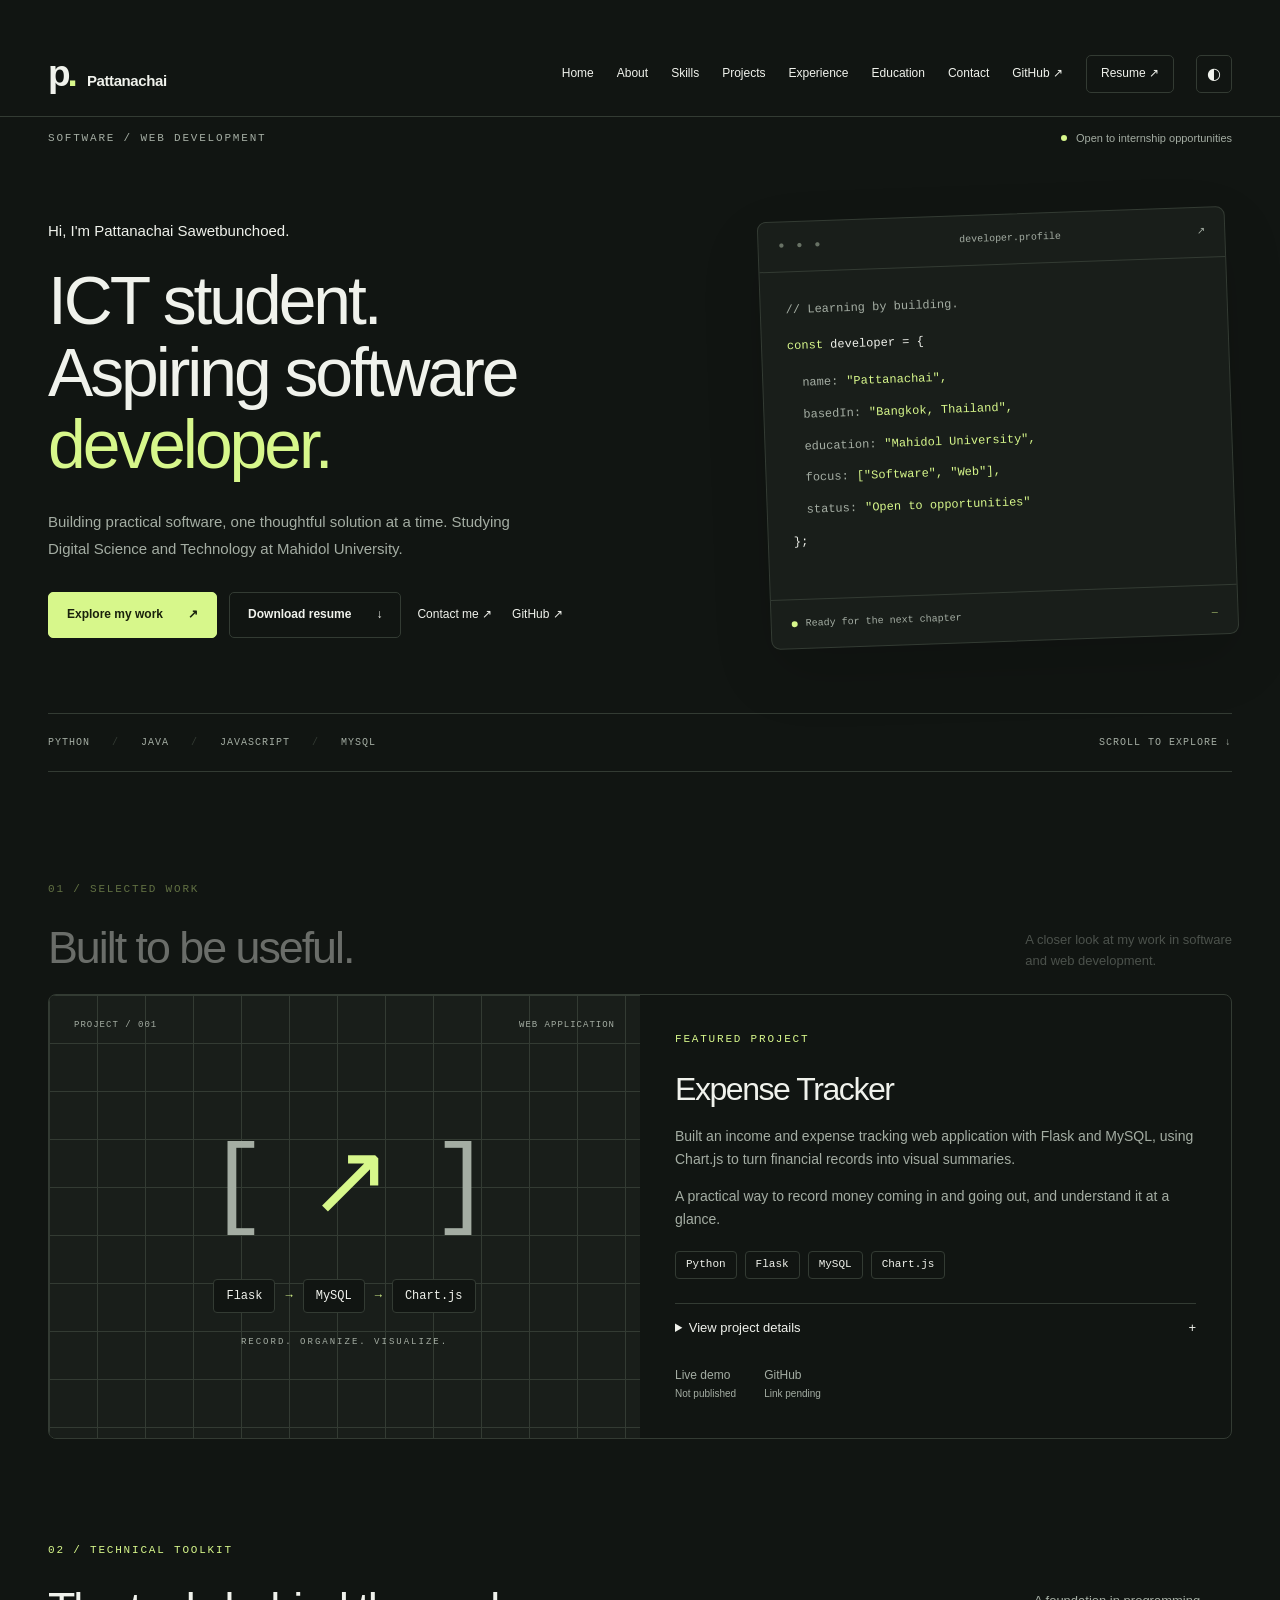
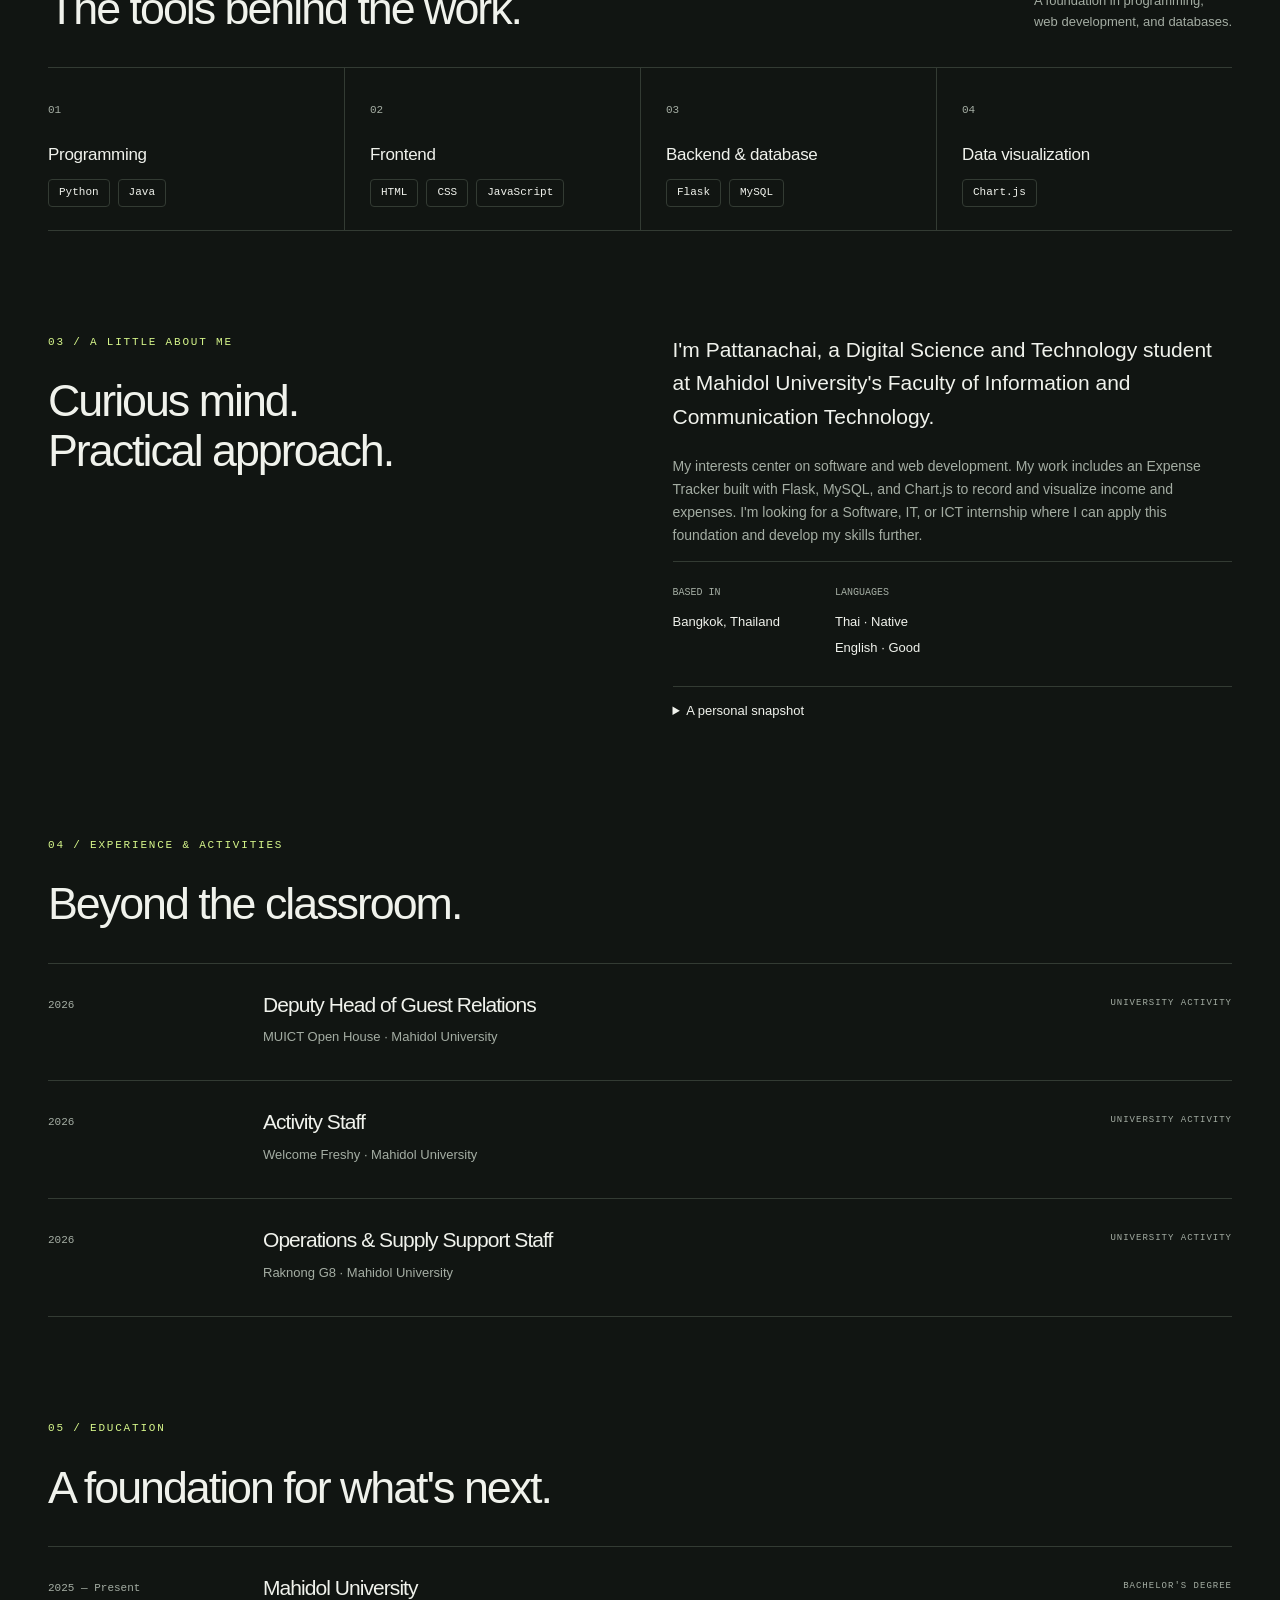
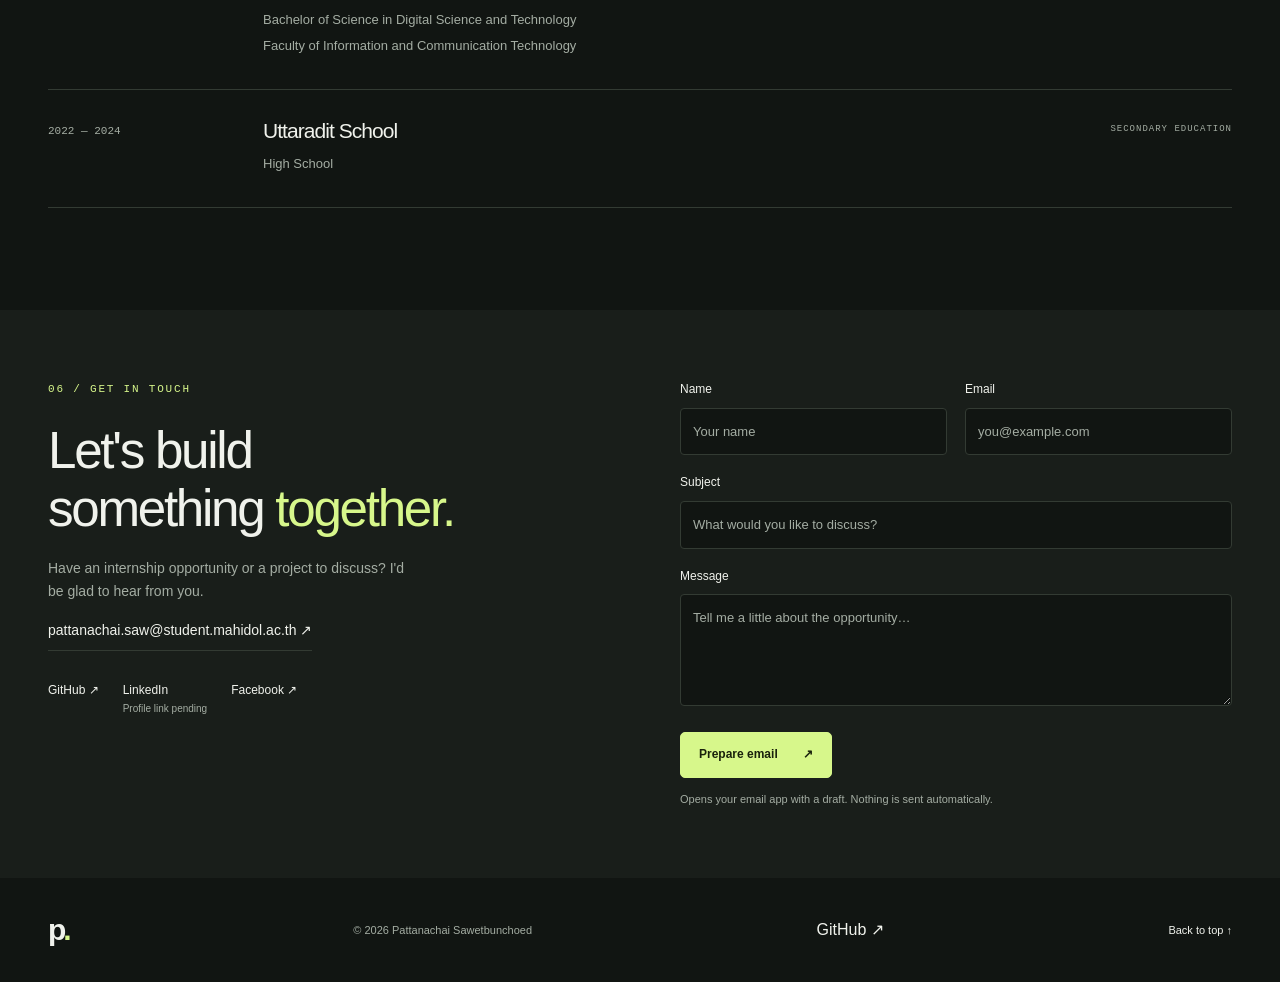
==== contact.html @ 4ad5d248 "Build responsive internship portfolio and resume" ====
<!doctype html><html lang="en"><head><meta charset="utf-8"><meta name="viewport" content="width=device-width,initial-scale=1"><meta http-equiv="refresh" content="0;url=index.html#contact"><title>Contact Pattanachai</title><link rel="stylesheet" href="style.css"></head><body><main class="wrap section"><h1>Get in touch.</h1><p><a href="index.html#contact">Continue to the contact form →</a></p><a href="mailto:pattanachai.saw@student.mahidol.ac.th">pattanachai.saw@student.mahidol.ac.th</a></main></body></html>
---- style.css ----
:root{color-scheme:dark;--bg:#111512;--surface:#191e1a;--text:#f0f2ec;--muted:#a4ada3;--line:#333b33;--accent:#d7f78b;--ink:#19210c}*{box-sizing:border-box}html{scroll-behavior:smooth;scroll-padding-top:100px}body{margin:0;background:var(--bg);color:var(--text);font-family:Arial,Helvetica,sans-serif;font-size:16px;line-height:1.65;-webkit-font-smoothing:antialiased}body.light{color-scheme:light;--bg:#f4f5ef;--surface:#e8ece2;--text:#192119;--muted:#53604e;--line:#c5cebf;--accent:#496c15;--ink:#fff}a{color:inherit;text-decoration:none}button,input,textarea{font:inherit}button,a,input,textarea,summary{-webkit-tap-highlight-color:transparent}a,button{transition:color .2s,background .2s,transform .2s}a:hover{color:var(--accent)}button{cursor:pointer}a:focus-visible,button:focus-visible,summary:focus-visible,input:focus-visible,textarea:focus-visible{outline:2px solid var(--accent);outline-offset:5px}p,h1,h2,h3{margin-top:0}p{color:var(--muted)}h1,h2,h3{line-height:1.12;letter-spacing:-.045em}h2{font-size:clamp(32px,3.5vw,46px);font-weight:500;margin-bottom:20px}h3{font-size:25px;font-weight:500}em{font-style:normal;color:var(--accent)}.wrap{width:min(1184px,calc(100% - 80px));margin-inline:auto}.site-header{position:sticky;top:0;z-index:10;background:var(--bg);border-bottom:1px solid var(--line)}.nav{display:flex;align-items:center;gap:22px;min-height:84px}.brand{font-size:37px;font-weight:700;letter-spacing:-3px;display:flex;align-items:baseline}.brand>span:first-child{color:var(--accent)}.brand-name{font-size:15px;letter-spacing:-.4px;margin-left:12px}.nav-links{display:flex;align-items:center;gap:23px;margin-left:auto;font-size:12px}.nav-links a{padding:12px 0}.nav-links .nav-resume{border:1px solid var(--line);padding:8px 14px;border-radius:5px}.theme-toggle,.menu-toggle{background:transparent;border:1px solid var(--line);color:var(--text);border-radius:5px;padding:5px 10px}.skip{position:fixed;top:-100px;left:20px;z-index:50;background:var(--accent);color:var(--ink);padding:12px}.skip:focus{top:10px}.hero{padding-top:44px}.hero-top{display:flex;align-items:center;justify-content:space-between;gap:20px}.eyebrow{font-family:Consolas,monospace;font-size:11px;font-weight:400;letter-spacing:1.8px;color:var(--accent);margin-bottom:24px}.hero-top .eyebrow{margin:0;color:var(--muted)}.availability{font-size:11px;color:var(--muted);display:flex;align-items:center;gap:9px}.availability i,.status-dot{display:inline-block;width:6px;height:6px;background:var(--accent);border-radius:50%}.hero-grid{display:grid;grid-template-columns:1.4fr 1fr;gap:60px;align-items:center;padding:67px 0 70px}.intro{font-size:15px;color:var(--text);margin-bottom:22px}h1{font-size:clamp(45px,5.3vw,70px);font-weight:500;line-height:1.06;margin-bottom:27px}.hero-description{max-width:470px;font-size:15px;line-height:1.8}.actions{display:flex;gap:12px;align-items:center;flex-wrap:wrap;margin-top:30px}.button{display:inline-flex;align-items:center;justify-content:space-between;gap:25px;border:1px solid var(--line);border-radius:5px;padding:12px 18px;font-size:12px;font-weight:600;background:transparent;color:var(--text)}.button.primary{background:var(--accent);color:var(--ink);border-color:var(--accent)}.button:hover{transform:translateY(-2px);border-color:var(--accent)}.text-link{font-size:12px;padding:12px 4px}.code-panel{background:var(--surface);border:1px solid var(--line);border-radius:9px;font-family:Consolas,monospace;box-shadow:0 25px 60px #0002;transform:rotate(-2deg)}.panel-bar{display:flex;justify-content:space-between;padding:16px 20px;border-bottom:1px solid var(--line);font-size:10px;color:var(--muted)}.window-dots{letter-spacing:3px;color:#687265}.code-body{padding:29px 25px;font-size:12px}.code-body p{margin:0 0 17px;color:var(--text)}.code-body .code-comment{color:var(--muted)}.code-key{color:var(--accent)}.code-body dl{padding-left:14px}.code-body dl div{display:flex;gap:8px;margin-bottom:12px;flex-wrap:wrap}.code-body dt{color:var(--muted)}.code-body dd{margin:0;color:var(--accent)}.panel-footer{border-top:1px solid var(--line);padding:16px 20px;font-size:10px;display:flex;align-items:center;gap:8px;color:var(--muted)}.panel-footer>span:last-child{margin-left:auto;color:var(--accent)}.hero-bottom{display:flex;justify-content:space-between;gap:20px;border-top:1px solid var(--line);border-bottom:1px solid var(--line);padding:23px 0;font:10px Consolas,monospace;letter-spacing:1px;color:var(--muted)}.hero-bottom b{font-weight:400;margin:0 15px;color:var(--line)}.section{padding-top:96px;padding-bottom:6px}.section-heading{display:flex;justify-content:space-between;align-items:flex-end;gap:30px;margin-bottom:34px}.section-heading h2{margin:0}.section-heading>p{font-size:13px;margin:0}.project{display:grid;grid-template-columns:1fr 1fr;border:1px solid var(--line);border-radius:8px;overflow:hidden}.project-visual{padding:30px;display:flex;flex-direction:column;align-items:center;justify-content:center;position:relative;min-height:410px;background-color:var(--surface);background-image:linear-gradient(var(--line) 1px,transparent 1px),linear-gradient(90deg,var(--line) 1px,transparent 1px);background-size:48px 48px}.visual-top{position:absolute;left:25px;right:25px;top:25px;display:flex;justify-content:space-between;font:9px Consolas,monospace;color:var(--muted);letter-spacing:1px}.project-symbol{font:100px Consolas,monospace;letter-spacing:-10px;color:var(--muted);padding:35px}.project-symbol span{color:var(--accent)}.architecture{display:flex;align-items:center;gap:10px;font:12px Consolas,monospace}.architecture span{padding:9px 12px;border:1px solid var(--line);border-radius:4px;background:var(--bg)}.architecture b{color:var(--accent)}.project-visual>p{font:9px Consolas,monospace;letter-spacing:2px;margin:24px 0 0}.project-content{padding:35px}.project-content h3{font-size:32px;margin-bottom:17px}.project-content>p:not(.eyebrow){font-size:14px}.tags{list-style:none;padding:0;display:flex;flex-wrap:wrap;gap:8px;margin:20px 0}.tags li{border:1px solid var(--line);border-radius:4px;padding:4px 10px;font:11px/1.6 Consolas,monospace;color:var(--text)}summary{cursor:pointer;font-size:13px;color:var(--text);padding:13px 0}summary span{float:right}.project-details{border-top:1px solid var(--line);margin-top:24px}.project-details div{font-size:13px;color:var(--muted)}.project-details h4{color:var(--text)}.project-details ul{padding-left:18px}.project-links{display:flex;gap:28px;margin-top:15px;font-size:12px;color:var(--muted)}small{display:block;font-size:10px;color:var(--muted);font-weight:400}.skills-grid{display:grid;grid-template-columns:repeat(4,1fr);border-top:1px solid var(--line);border-bottom:1px solid var(--line)}.skill-group{padding:27px 20px 23px 0}.skill-group+.skill-group{padding-left:25px;border-left:1px solid var(--line)}.skill-number{font:11px Consolas,monospace;color:var(--muted)}.skill-group h3{font-size:17px;letter-spacing:-.3px;margin:24px 0 15px}.skill-group .tags{margin:0}.about-grid{display:grid;grid-template-columns:1fr 1fr;gap:65px}.large-copy{font-size:21px;color:var(--text);line-height:1.6}.about-copy>p:not(.large-copy){font-size:14px}.about-facts{display:flex;gap:55px;border-top:1px solid var(--line);padding:25px 0}.about-facts span{display:block;font:10px Consolas,monospace;color:var(--muted);margin-bottom:10px}.about-facts strong{font-size:13px;font-weight:400}.personal-note{border-top:1px solid var(--line)}.personal-note img{max-width:100%;height:auto;border-radius:5px}.personal-note p{font-size:12px}.timeline-row{display:grid;grid-template-columns:190px 1fr auto;gap:25px;padding:29px 0;border-top:1px solid var(--line);align-items:start}.timeline-row:last-child{border-bottom:1px solid var(--line)}.timeline-row h3{font-size:21px;margin-bottom:10px}.timeline-row p{font-size:13px;margin:4px 0}.date,.row-label{font:11px/1.7 Consolas,monospace;color:var(--muted);padding-top:3px}.row-label{font-size:9px;letter-spacing:1px}.contact-section{margin-top:96px;background:var(--surface);padding:70px 0}.contact-grid{display:grid;grid-template-columns:1fr 1fr;gap:80px}.contact-grid h2{font-size:clamp(38px,4vw,53px)}.contact-grid>div>p:not(.eyebrow){font-size:14px;max-width:360px}.email-link{font-size:14px;overflow-wrap:anywhere;border-bottom:1px solid var(--line);padding-bottom:8px;display:inline-block}.socials{display:flex;gap:24px;flex-wrap:wrap;font-size:12px;margin-top:30px}.form-row{display:grid;grid-template-columns:1fr 1fr;gap:18px}label{display:block;font-size:12px;margin-bottom:8px}input,textarea{width:100%;min-width:0;background:var(--bg);border:1px solid var(--line);border-radius:4px;padding:12px;color:var(--text);font-size:13px;margin-bottom:18px}textarea{resize:vertical}input::placeholder,textarea::placeholder{color:var(--muted)}.form-note{font-size:11px;margin:12px 0 0}.footer{display:flex;justify-content:space-between;align-items:center;gap:20px;padding-block:27px}.footer p,.footer>a:last-child{font-size:11px;margin:0}.footer .brand{font-size:30px}.reveal{animation:rise .6s ease both}@keyframes rise{from{opacity:.4;transform:translateY(12px)}to{opacity:1;transform:translateY(0)}}
@media(min-width:901px){.menu-toggle{display:none}}@media(max-width:1100px){.nav-links{gap:14px}.brand-name{display:none}.hero-grid{gap:35px}.code-body{padding:25px 16px;font-size:11px}.contact-grid{gap:35px}}@media(max-width:900px){.wrap{width:calc(100% - 48px)}.nav{flex-wrap:wrap;gap:12px;padding-block:15px;min-height:72px}.menu-toggle{margin-left:auto}.nav-links{order:4;width:100%;margin:0;flex-wrap:wrap;gap:8px 24px}.nav-links[data-collapsed="true"]{display:none}.hero-grid{grid-template-columns:1fr;gap:40px;padding-top:45px}.code-panel{max-width:550px;transform:none}.code-body{font-size:13px}.hero-grid h1{font-size:65px}.hero-top{flex-wrap:wrap}.skills-grid{grid-template-columns:repeat(2,1fr)}.skill-group:nth-child(3){border-left:0;padding-left:0}.skill-group:nth-child(n+3){border-top:1px solid var(--line)}.project-content{padding:25px}.project-visual{min-height:360px;padding:20px}.architecture{gap:5px;font-size:10px}.architecture span{padding:7px}.about-grid{gap:35px}.timeline-row{grid-template-columns:140px 1fr}.row-label{display:none}.hero-bottom b{margin:0 8px}.contact-grid{grid-template-columns:1fr;gap:35px}.contact-grid>div>p:not(.eyebrow){max-width:480px}}
@media(max-width:600px){.wrap{width:calc(100% - 36px)}.hero{padding-top:26px}.hero-grid{padding:38px 0}.hero-grid h1{font-size:clamp(39px,10.5vw,60px)}.intro{font-size:13px}.hero-description{font-size:14px}.availability{font-size:10px}.hero-top{gap:15px}.code-body{font-size:11px}.hero-bottom{font-size:8px}.hero-bottom>a{display:none}.section{padding-top:62px}.section-heading{display:block}.section-heading>p{margin-top:20px}.desktop{display:none}.project{grid-template-columns:1fr}.project-visual{min-height:300px}.project-content{padding:25px 21px}.about-grid{grid-template-columns:1fr;gap:12px}.skills-grid{gap:0}.skill-group+.skill-group{padding-left:15px}.skill-group:nth-child(3){padding-left:0}.skill-group h3{font-size:15px}.tags li{font-size:10px;padding:4px 8px}.timeline-row{grid-template-columns:1fr;gap:10px;padding:24px 0}.contact-section{margin-top:62px;padding:50px 0}.form-row{grid-template-columns:1fr;gap:0}.footer{flex-wrap:wrap}.footer p{font-size:10px}.footer>a:last-child{margin-left:auto}.actions{gap:8px}.button{padding:11px 14px;gap:17px}.about-facts{gap:30px}}
@media(prefers-reduced-motion:reduce){html{scroll-behavior:auto}*,*::before,*::after{animation:none!important;transition:none!important}}
.project-symbol{white-space:nowrap}@media(max-width:600px){.project-symbol{font-size:80px;padding:25px 10px}}
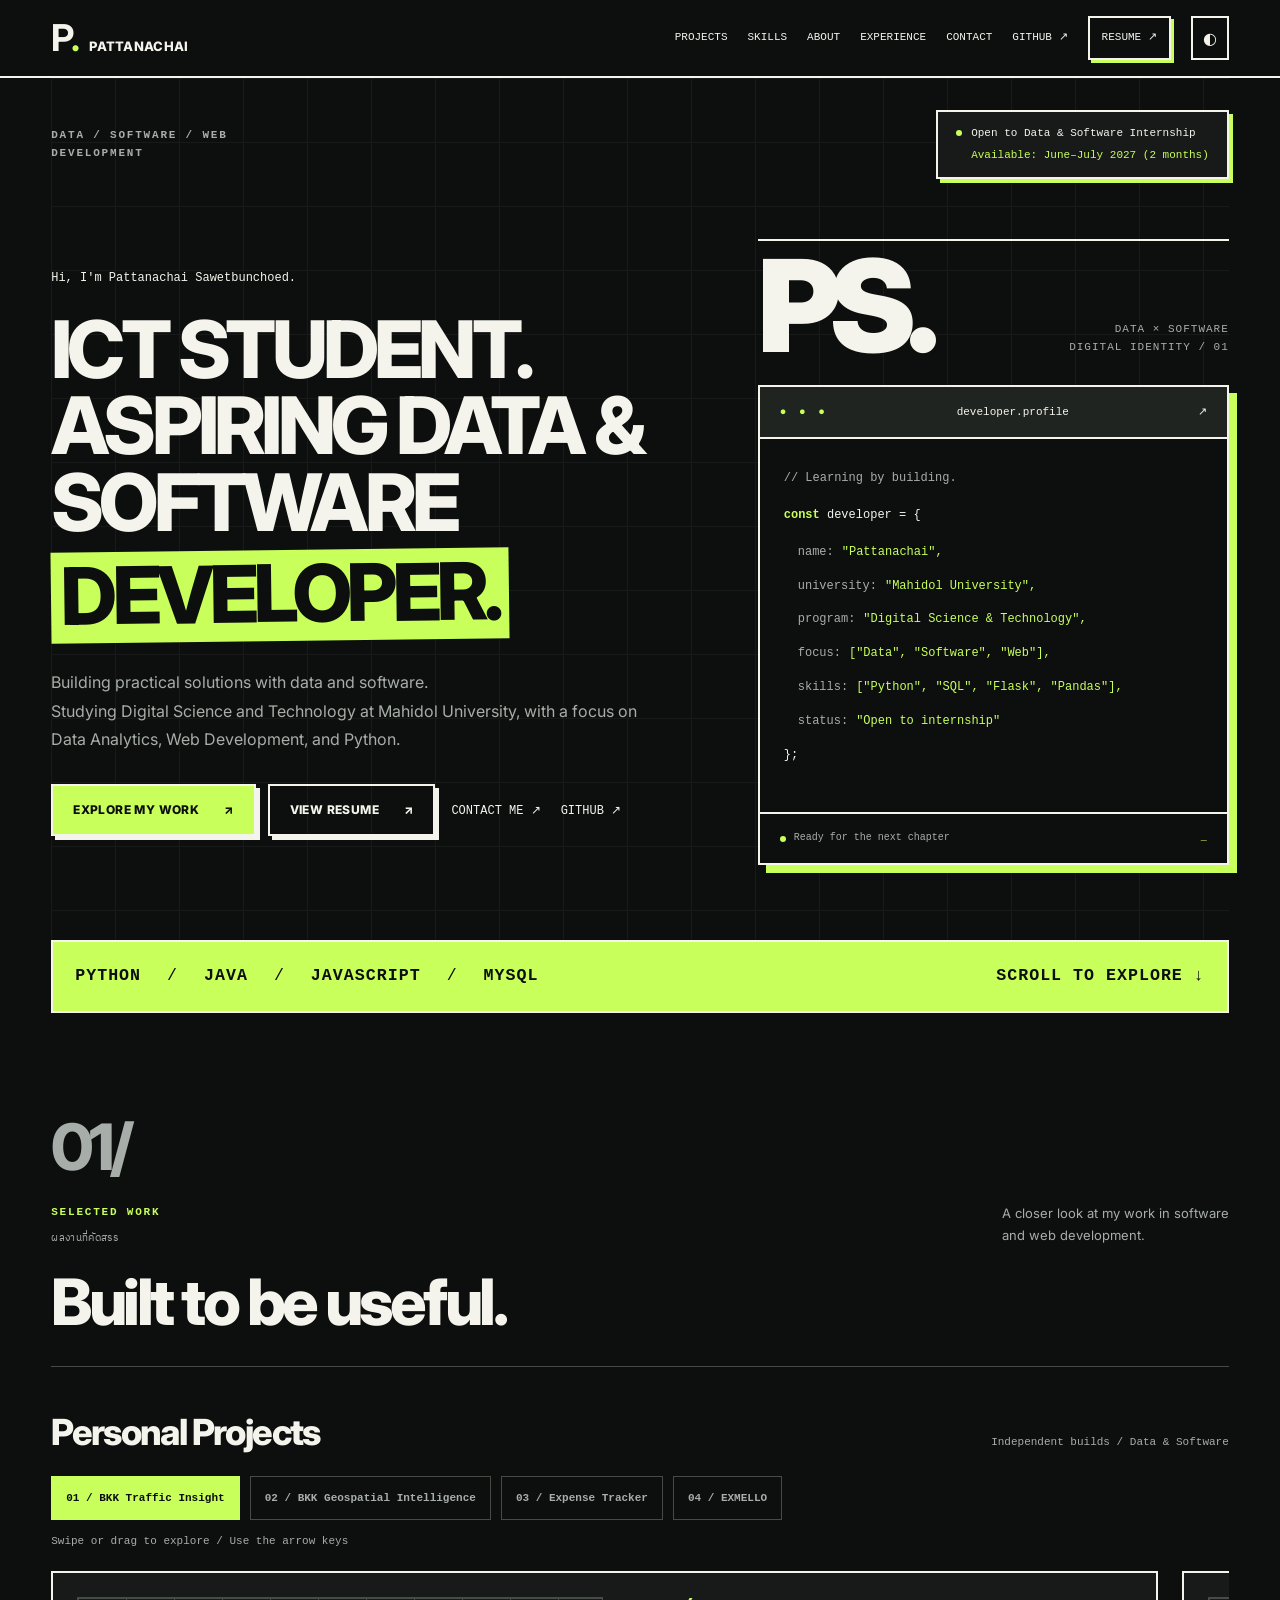
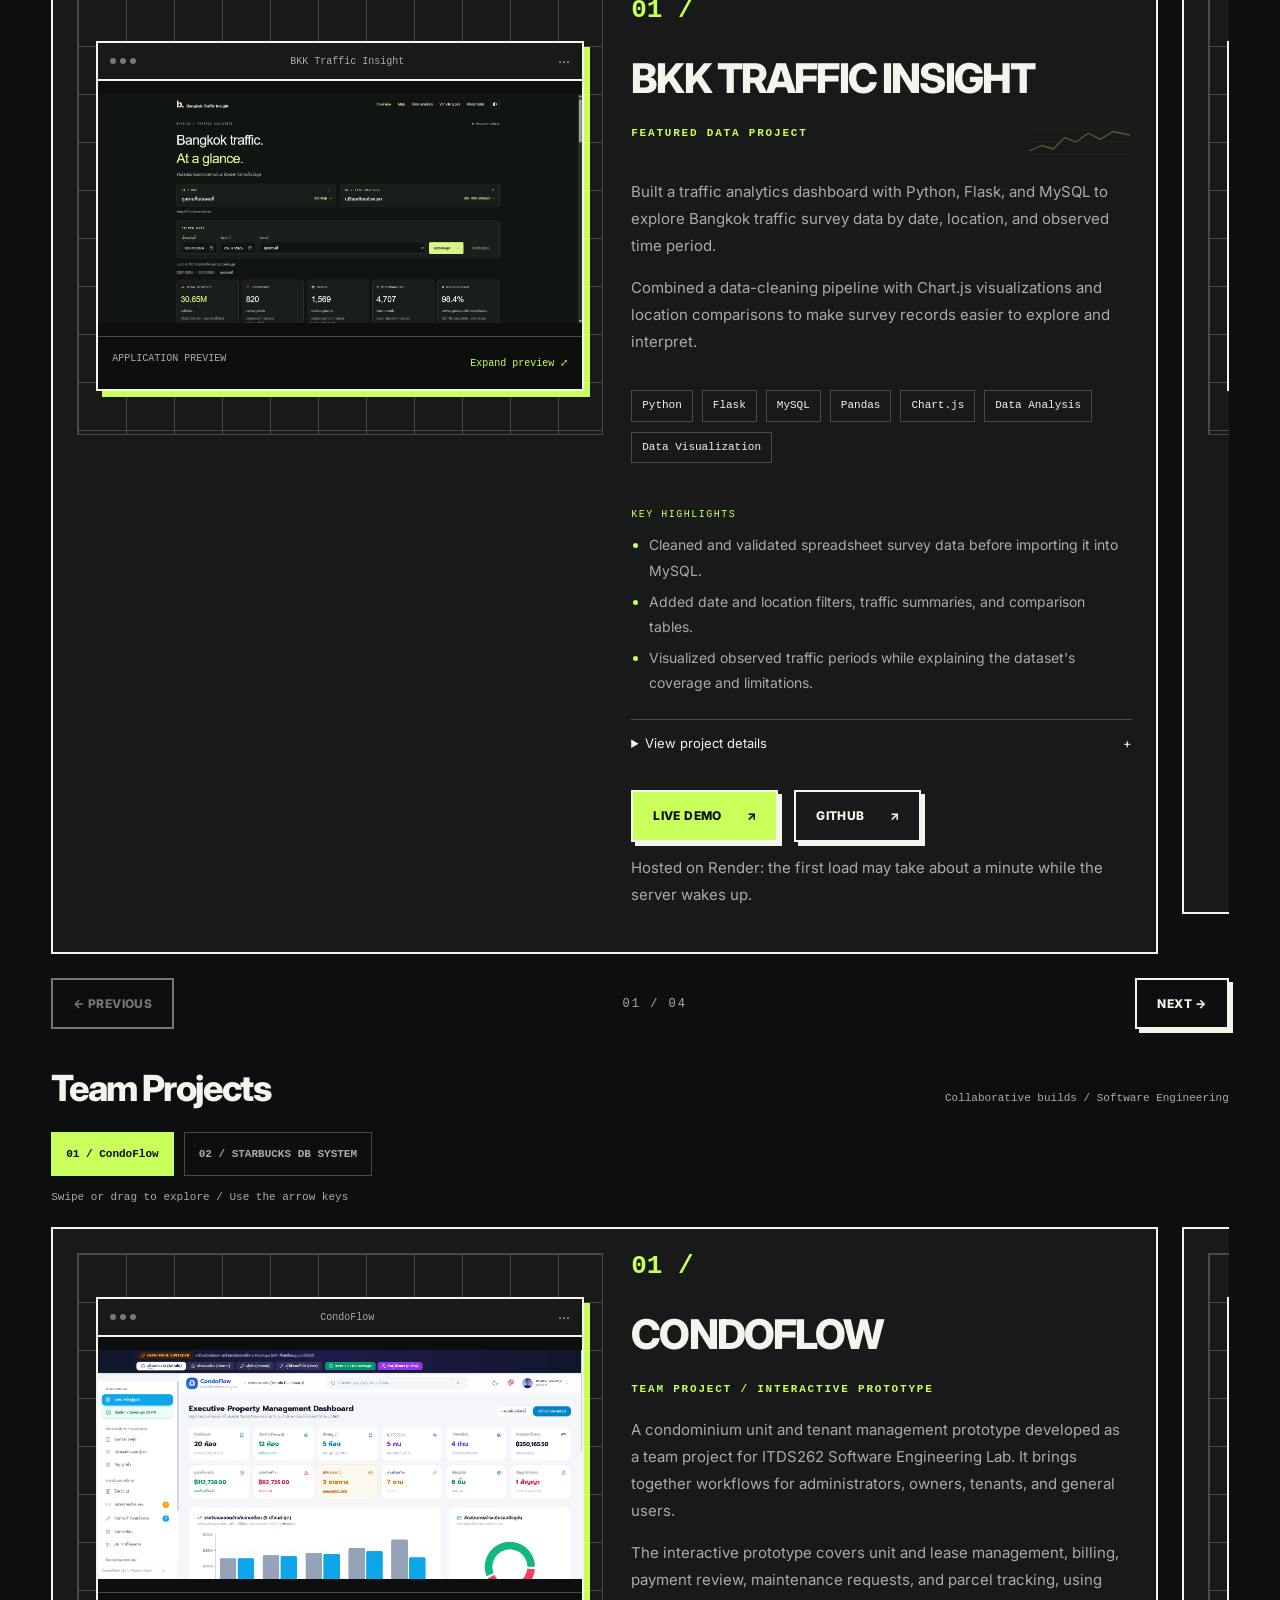
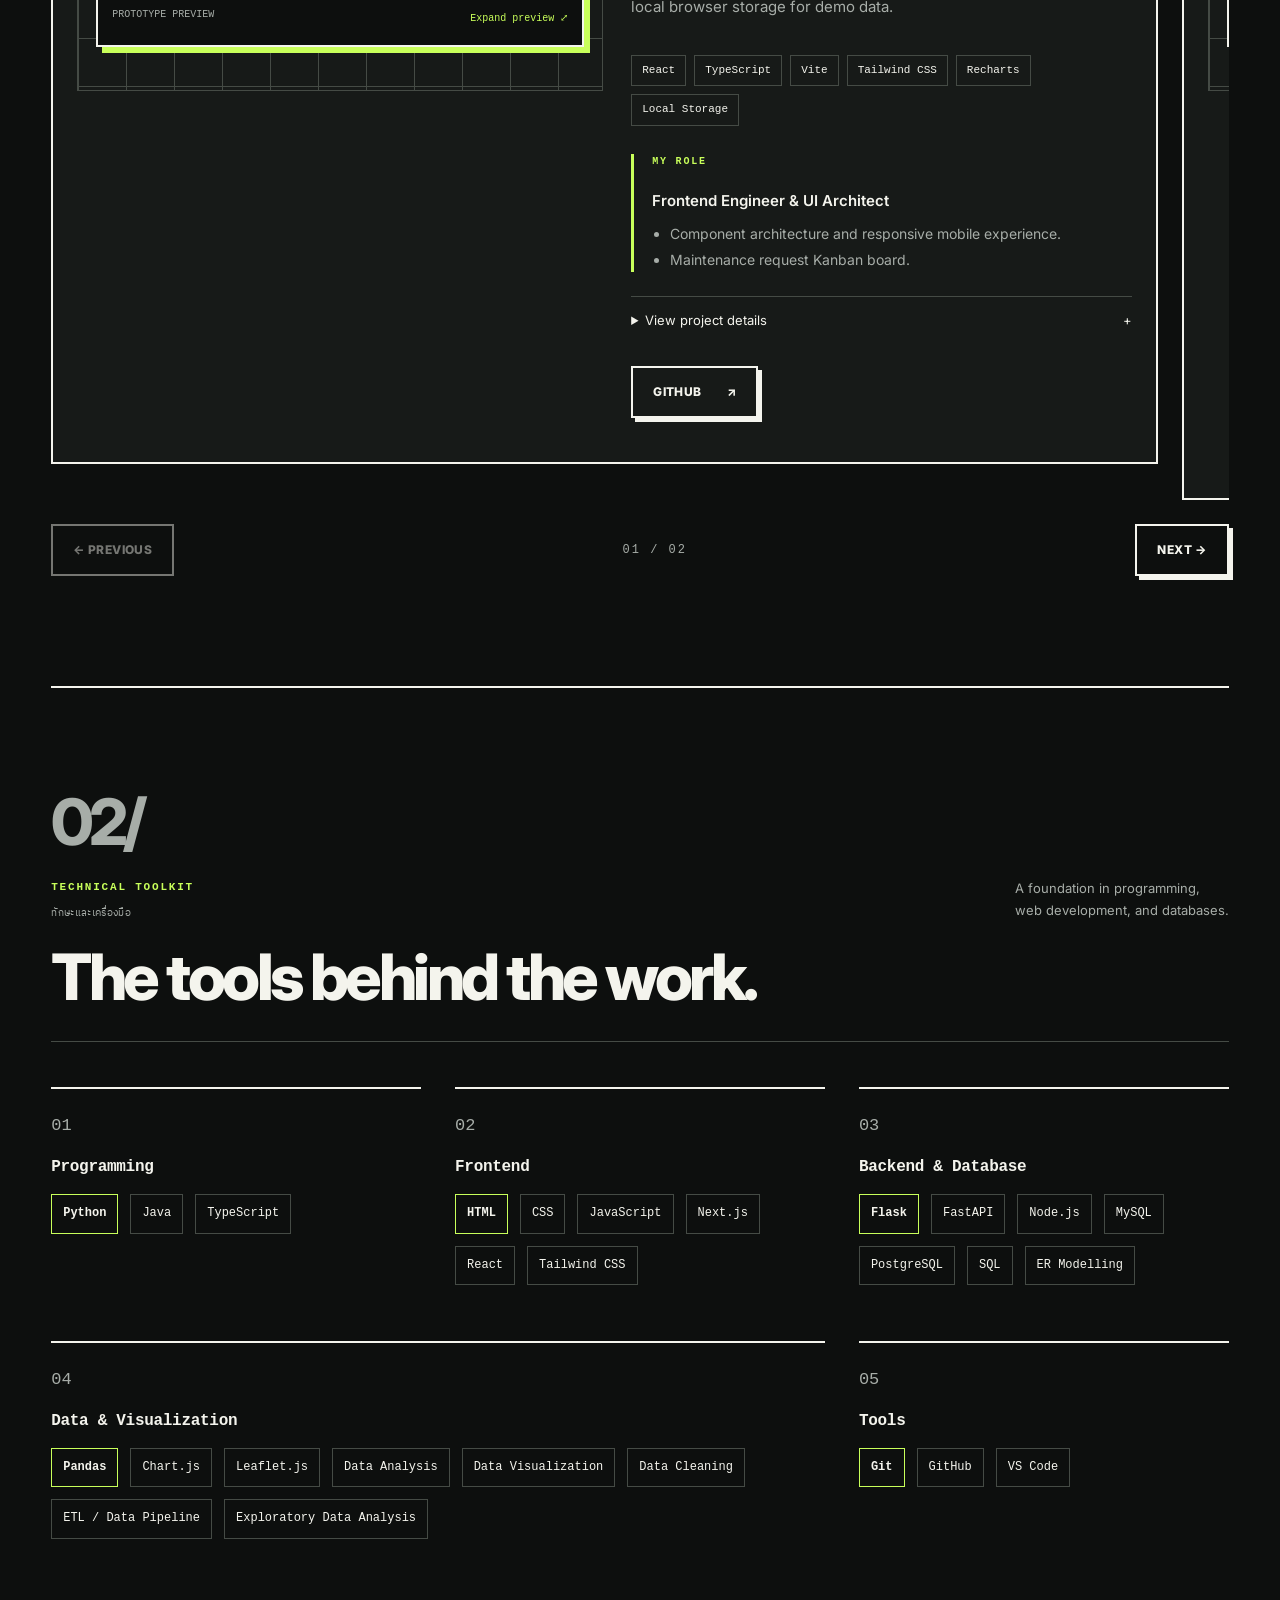
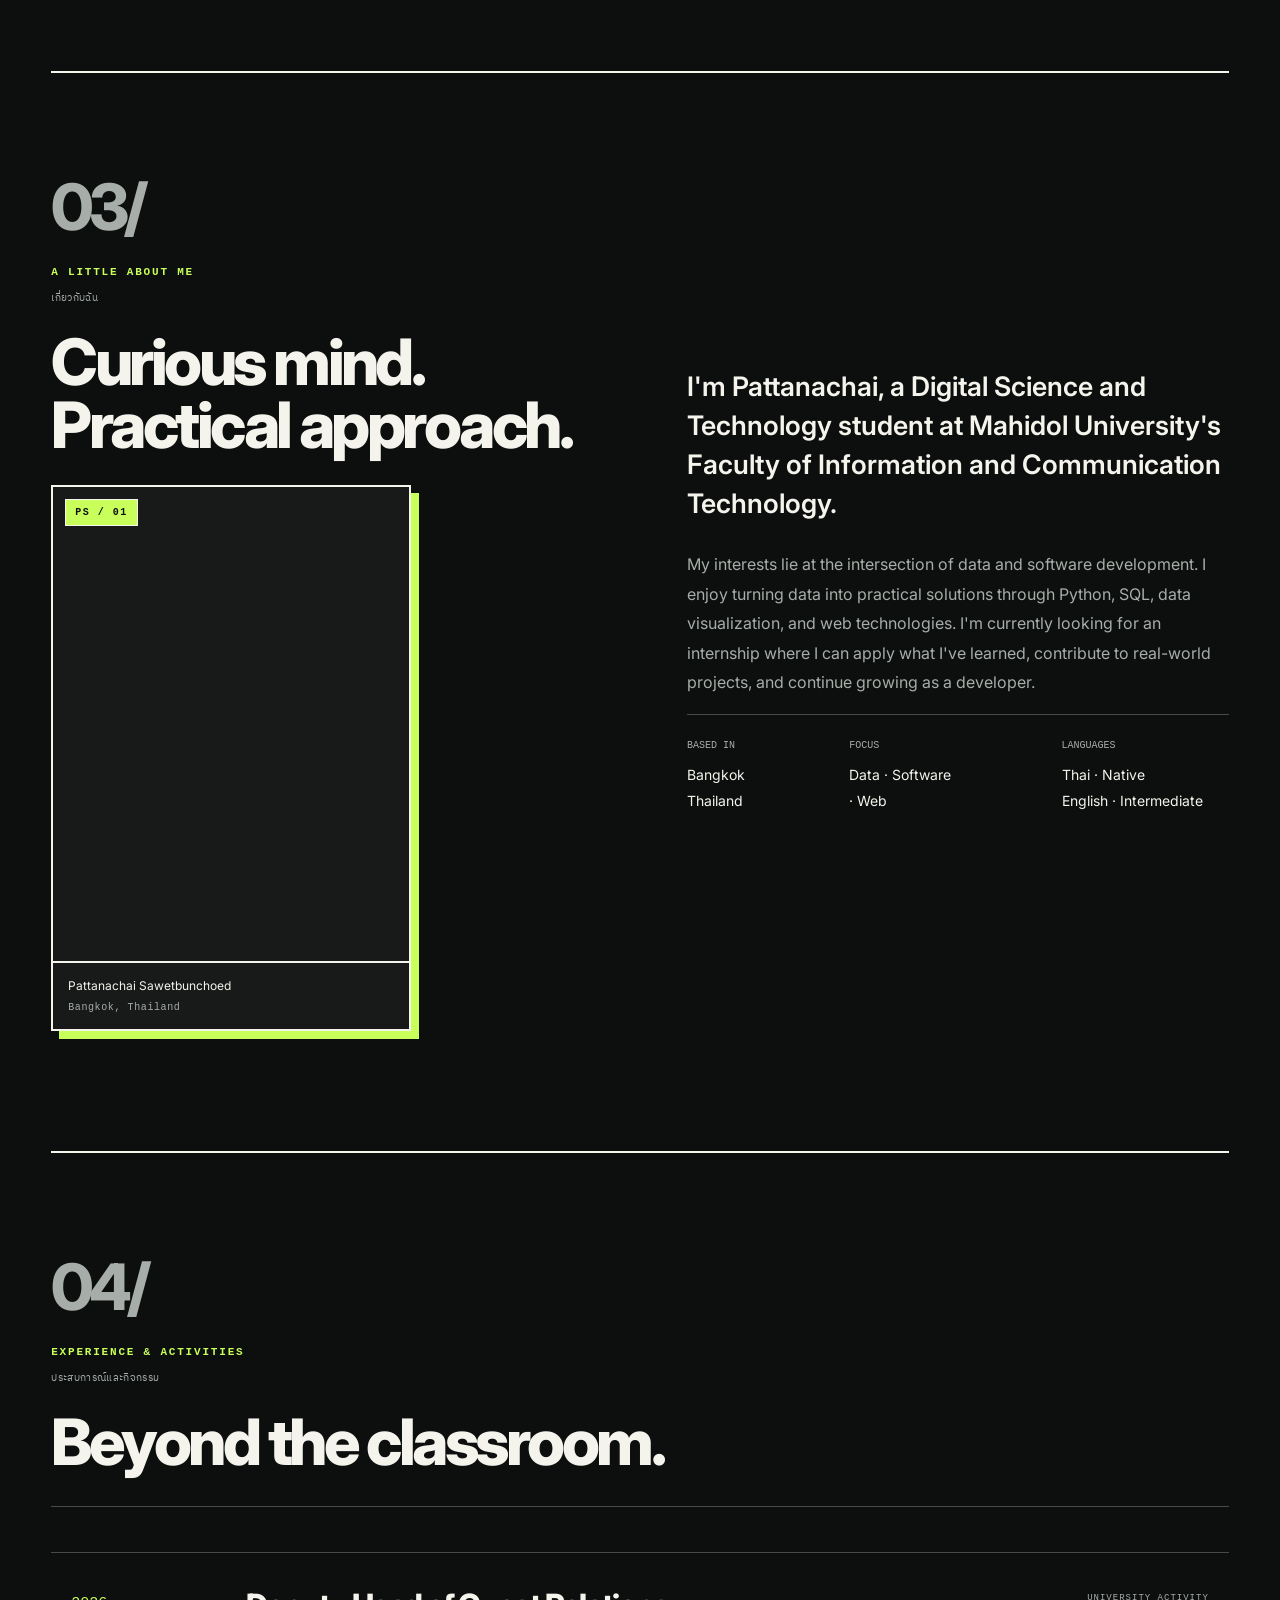
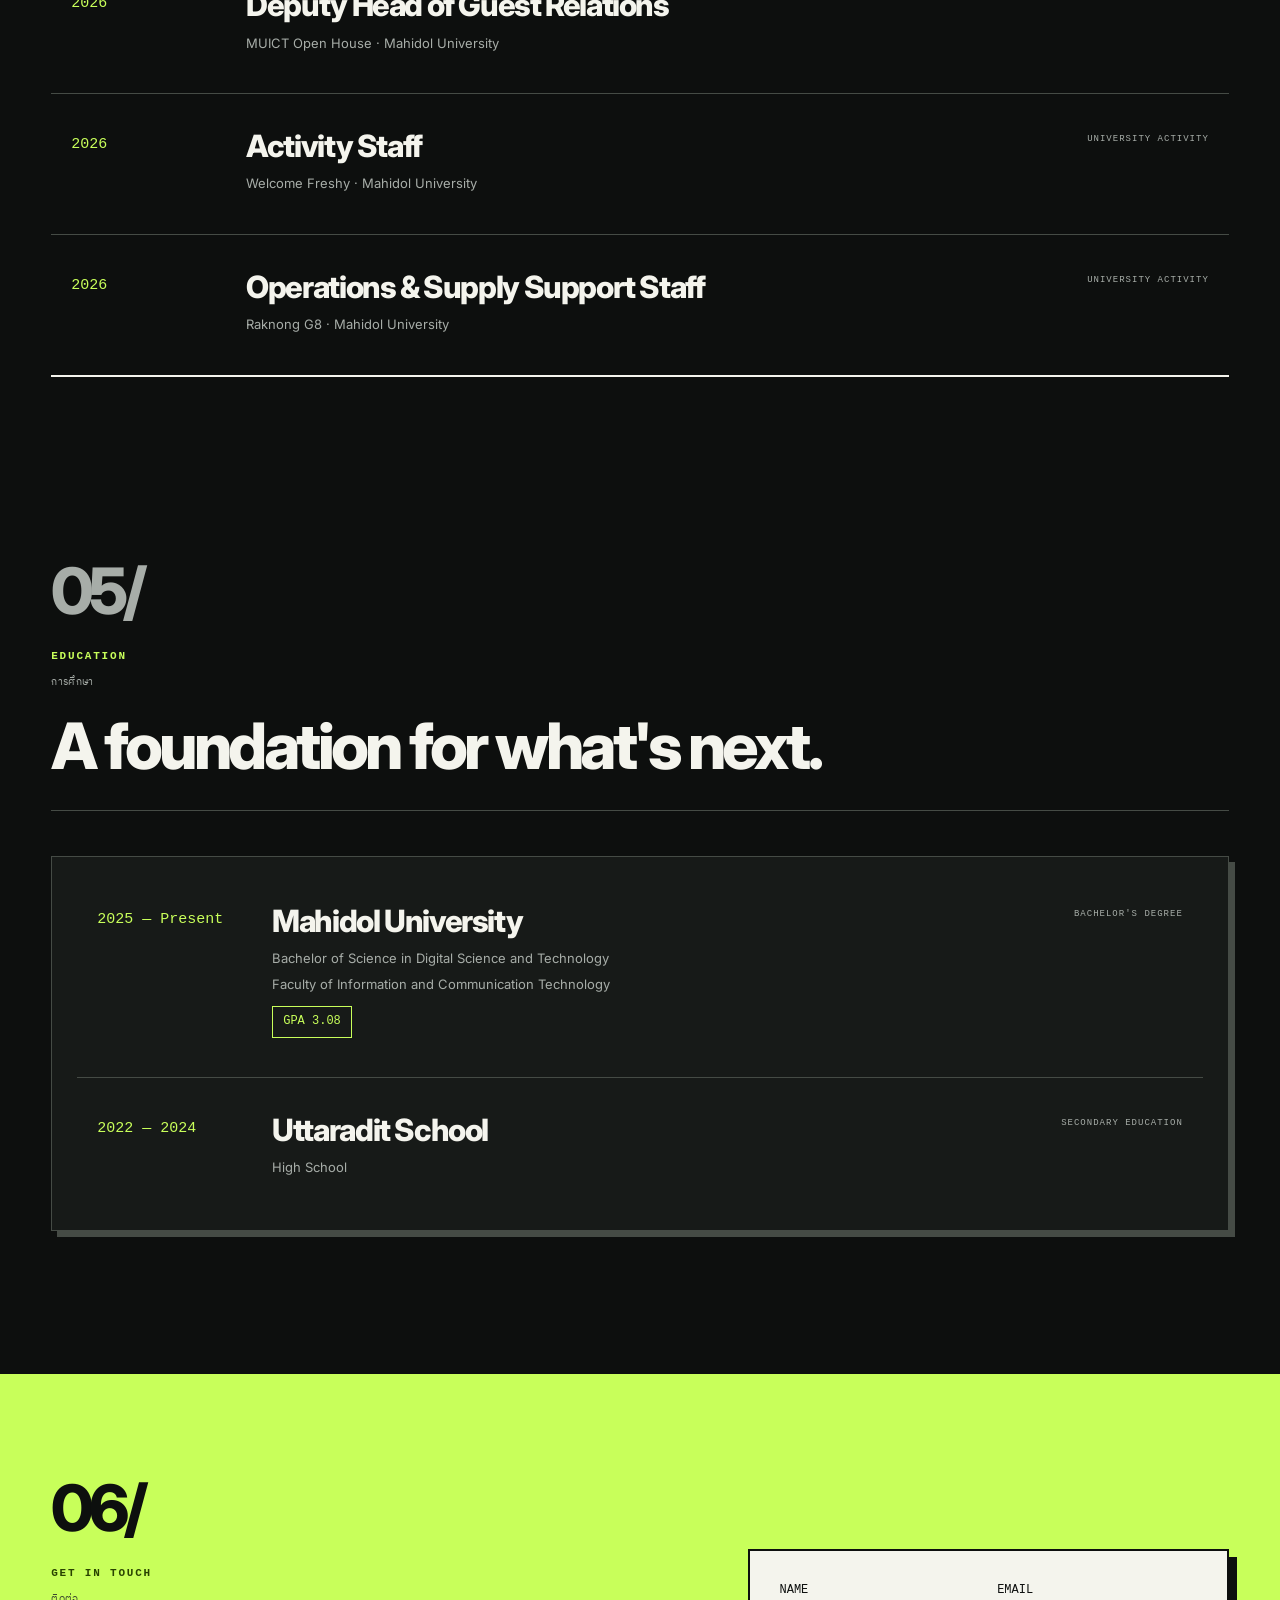
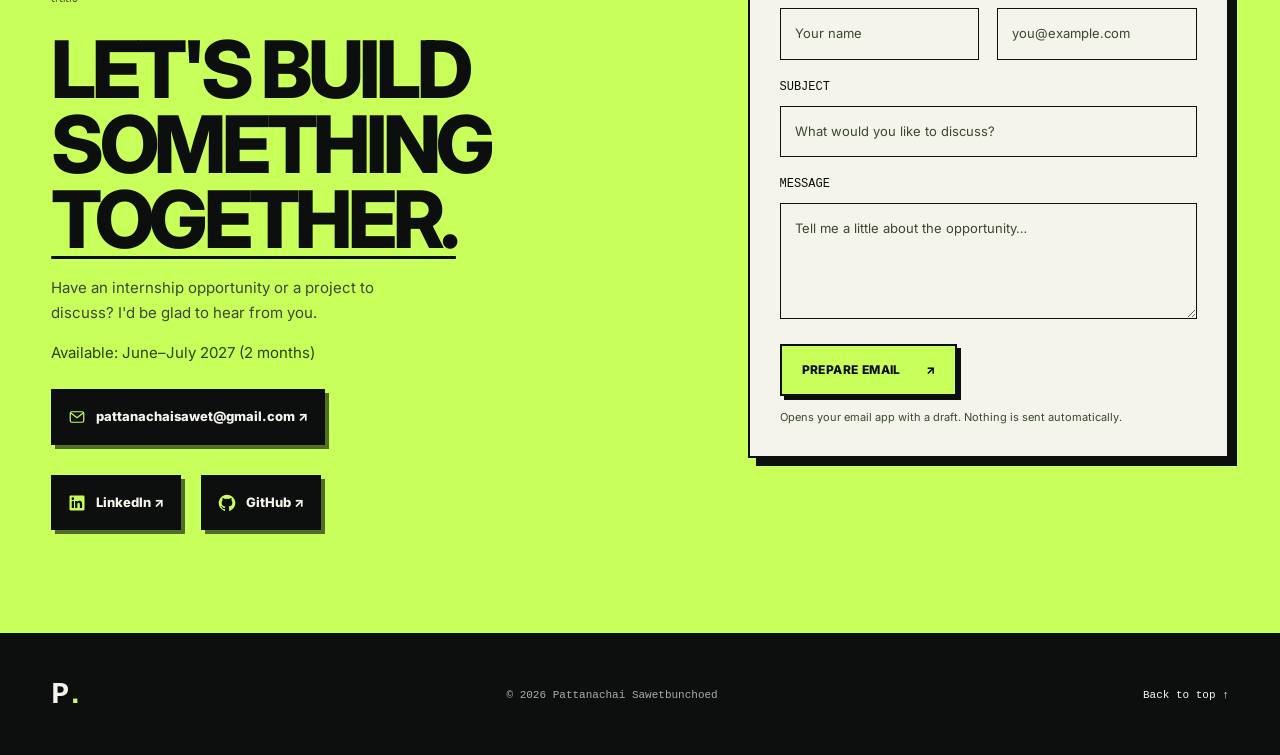
==== commit aed0867b: "Align contact email with current resume" ====
--- a/contact.html
+++ b/contact.html
@@ -1 +1 @@
-<!doctype html><html lang="en"><head><meta charset="utf-8"><meta name="viewport" content="width=device-width,initial-scale=1"><meta http-equiv="refresh" content="0;url=index.html#contact"><title>Contact Pattanachai</title><link rel="stylesheet" href="style.css"></head><body><main class="wrap section"><h1>Get in touch.</h1><p><a href="index.html#contact">Continue to the contact form →</a></p><a href="mailto:pattanachai.saw@student.mahidol.ac.th">pattanachai.saw@student.mahidol.ac.th</a></main></body></html>
+<!doctype html><html lang="en"><head><meta charset="utf-8"><meta name="viewport" content="width=device-width,initial-scale=1"><meta http-equiv="refresh" content="0;url=index.html#contact"><title>Contact Pattanachai</title><link rel="stylesheet" href="style.css"></head><body><main class="wrap section"><h1>Get in touch.</h1><p><a href="index.html#contact">Continue to the contact form →</a></p><a href="mailto:pattanachaisawet@gmail.com">pattanachaisawet@gmail.com</a></main></body></html>
--- a/style.css
+++ b/style.css
@@ -1,5 +1,98 @@
-:root{color-scheme:dark;--bg:#111512;--surface:#191e1a;--text:#f0f2ec;--muted:#a4ada3;--line:#333b33;--accent:#d7f78b;--ink:#19210c}*{box-sizing:border-box}html{scroll-behavior:smooth;scroll-padding-top:100px}body{margin:0;background:var(--bg);color:var(--text);font-family:Arial,Helvetica,sans-serif;font-size:16px;line-height:1.65;-webkit-font-smoothing:antialiased}body.light{color-scheme:light;--bg:#f4f5ef;--surface:#e8ece2;--text:#192119;--muted:#53604e;--line:#c5cebf;--accent:#496c15;--ink:#fff}a{color:inherit;text-decoration:none}button,input,textarea{font:inherit}button,a,input,textarea,summary{-webkit-tap-highlight-color:transparent}a,button{transition:color .2s,background .2s,transform .2s}a:hover{color:var(--accent)}button{cursor:pointer}a:focus-visible,button:focus-visible,summary:focus-visible,input:focus-visible,textarea:focus-visible{outline:2px solid var(--accent);outline-offset:5px}p,h1,h2,h3{margin-top:0}p{color:var(--muted)}h1,h2,h3{line-height:1.12;letter-spacing:-.045em}h2{font-size:clamp(32px,3.5vw,46px);font-weight:500;margin-bottom:20px}h3{font-size:25px;font-weight:500}em{font-style:normal;color:var(--accent)}.wrap{width:min(1184px,calc(100% - 80px));margin-inline:auto}.site-header{position:sticky;top:0;z-index:10;background:var(--bg);border-bottom:1px solid var(--line)}.nav{display:flex;align-items:center;gap:22px;min-height:84px}.brand{font-size:37px;font-weight:700;letter-spacing:-3px;display:flex;align-items:baseline}.brand>span:first-child{color:var(--accent)}.brand-name{font-size:15px;letter-spacing:-.4px;margin-left:12px}.nav-links{display:flex;align-items:center;gap:23px;margin-left:auto;font-size:12px}.nav-links a{padding:12px 0}.nav-links .nav-resume{border:1px solid var(--line);padding:8px 14px;border-radius:5px}.theme-toggle,.menu-toggle{background:transparent;border:1px solid var(--line);color:var(--text);border-radius:5px;padding:5px 10px}.skip{position:fixed;top:-100px;left:20px;z-index:50;background:var(--accent);color:var(--ink);padding:12px}.skip:focus{top:10px}.hero{padding-top:44px}.hero-top{display:flex;align-items:center;justify-content:space-between;gap:20px}.eyebrow{font-family:Consolas,monospace;font-size:11px;font-weight:400;letter-spacing:1.8px;color:var(--accent);margin-bottom:24px}.hero-top .eyebrow{margin:0;color:var(--muted)}.availability{font-size:11px;color:var(--muted);display:flex;align-items:center;gap:9px}.availability i,.status-dot{display:inline-block;width:6px;height:6px;background:var(--accent);border-radius:50%}.hero-grid{display:grid;grid-template-columns:1.4fr 1fr;gap:60px;align-items:center;padding:67px 0 70px}.intro{font-size:15px;color:var(--text);margin-bottom:22px}h1{font-size:clamp(45px,5.3vw,70px);font-weight:500;line-height:1.06;margin-bottom:27px}.hero-description{max-width:470px;font-size:15px;line-height:1.8}.actions{display:flex;gap:12px;align-items:center;flex-wrap:wrap;margin-top:30px}.button{display:inline-flex;align-items:center;justify-content:space-between;gap:25px;border:1px solid var(--line);border-radius:5px;padding:12px 18px;font-size:12px;font-weight:600;background:transparent;color:var(--text)}.button.primary{background:var(--accent);color:var(--ink);border-color:var(--accent)}.button:hover{transform:translateY(-2px);border-color:var(--accent)}.text-link{font-size:12px;padding:12px 4px}.code-panel{background:var(--surface);border:1px solid var(--line);border-radius:9px;font-family:Consolas,monospace;box-shadow:0 25px 60px #0002;transform:rotate(-2deg)}.panel-bar{display:flex;justify-content:space-between;padding:16px 20px;border-bottom:1px solid var(--line);font-size:10px;color:var(--muted)}.window-dots{letter-spacing:3px;color:#687265}.code-body{padding:29px 25px;font-size:12px}.code-body p{margin:0 0 17px;color:var(--text)}.code-body .code-comment{color:var(--muted)}.code-key{color:var(--accent)}.code-body dl{padding-left:14px}.code-body dl div{display:flex;gap:8px;margin-bottom:12px;flex-wrap:wrap}.code-body dt{color:var(--muted)}.code-body dd{margin:0;color:var(--accent)}.panel-footer{border-top:1px solid var(--line);padding:16px 20px;font-size:10px;display:flex;align-items:center;gap:8px;color:var(--muted)}.panel-footer>span:last-child{margin-left:auto;color:var(--accent)}.hero-bottom{display:flex;justify-content:space-between;gap:20px;border-top:1px solid var(--line);border-bottom:1px solid var(--line);padding:23px 0;font:10px Consolas,monospace;letter-spacing:1px;color:var(--muted)}.hero-bottom b{font-weight:400;margin:0 15px;color:var(--line)}.section{padding-top:96px;padding-bottom:6px}.section-heading{display:flex;justify-content:space-between;align-items:flex-end;gap:30px;margin-bottom:34px}.section-heading h2{margin:0}.section-heading>p{font-size:13px;margin:0}.project{display:grid;grid-template-columns:1fr 1fr;border:1px solid var(--line);border-radius:8px;overflow:hidden}.project-visual{padding:30px;display:flex;flex-direction:column;align-items:center;justify-content:center;position:relative;min-height:410px;background-color:var(--surface);background-image:linear-gradient(var(--line) 1px,transparent 1px),linear-gradient(90deg,var(--line) 1px,transparent 1px);background-size:48px 48px}.visual-top{position:absolute;left:25px;right:25px;top:25px;display:flex;justify-content:space-between;font:9px Consolas,monospace;color:var(--muted);letter-spacing:1px}.project-symbol{font:100px Consolas,monospace;letter-spacing:-10px;color:var(--muted);padding:35px}.project-symbol span{color:var(--accent)}.architecture{display:flex;align-items:center;gap:10px;font:12px Consolas,monospace}.architecture span{padding:9px 12px;border:1px solid var(--line);border-radius:4px;background:var(--bg)}.architecture b{color:var(--accent)}.project-visual>p{font:9px Consolas,monospace;letter-spacing:2px;margin:24px 0 0}.project-content{padding:35px}.project-content h3{font-size:32px;margin-bottom:17px}.project-content>p:not(.eyebrow){font-size:14px}.tags{list-style:none;padding:0;display:flex;flex-wrap:wrap;gap:8px;margin:20px 0}.tags li{border:1px solid var(--line);border-radius:4px;padding:4px 10px;font:11px/1.6 Consolas,monospace;color:var(--text)}summary{cursor:pointer;font-size:13px;color:var(--text);padding:13px 0}summary span{float:right}.project-details{border-top:1px solid var(--line);margin-top:24px}.project-details div{font-size:13px;color:var(--muted)}.project-details h4{color:var(--text)}.project-details ul{padding-left:18px}.project-links{display:flex;gap:28px;margin-top:15px;font-size:12px;color:var(--muted)}small{display:block;font-size:10px;color:var(--muted);font-weight:400}.skills-grid{display:grid;grid-template-columns:repeat(4,1fr);border-top:1px solid var(--line);border-bottom:1px solid var(--line)}.skill-group{padding:27px 20px 23px 0}.skill-group+.skill-group{padding-left:25px;border-left:1px solid var(--line)}.skill-number{font:11px Consolas,monospace;color:var(--muted)}.skill-group h3{font-size:17px;letter-spacing:-.3px;margin:24px 0 15px}.skill-group .tags{margin:0}.about-grid{display:grid;grid-template-columns:1fr 1fr;gap:65px}.large-copy{font-size:21px;color:var(--text);line-height:1.6}.about-copy>p:not(.large-copy){font-size:14px}.about-facts{display:flex;gap:55px;border-top:1px solid var(--line);padding:25px 0}.about-facts span{display:block;font:10px Consolas,monospace;color:var(--muted);margin-bottom:10px}.about-facts strong{font-size:13px;font-weight:400}.personal-note{border-top:1px solid var(--line)}.personal-note img{max-width:100%;height:auto;border-radius:5px}.personal-note p{font-size:12px}.timeline-row{display:grid;grid-template-columns:190px 1fr auto;gap:25px;padding:29px 0;border-top:1px solid var(--line);align-items:start}.timeline-row:last-child{border-bottom:1px solid var(--line)}.timeline-row h3{font-size:21px;margin-bottom:10px}.timeline-row p{font-size:13px;margin:4px 0}.date,.row-label{font:11px/1.7 Consolas,monospace;color:var(--muted);padding-top:3px}.row-label{font-size:9px;letter-spacing:1px}.contact-section{margin-top:96px;background:var(--surface);padding:70px 0}.contact-grid{display:grid;grid-template-columns:1fr 1fr;gap:80px}.contact-grid h2{font-size:clamp(38px,4vw,53px)}.contact-grid>div>p:not(.eyebrow){font-size:14px;max-width:360px}.email-link{font-size:14px;overflow-wrap:anywhere;border-bottom:1px solid var(--line);padding-bottom:8px;display:inline-block}.socials{display:flex;gap:24px;flex-wrap:wrap;font-size:12px;margin-top:30px}.form-row{display:grid;grid-template-columns:1fr 1fr;gap:18px}label{display:block;font-size:12px;margin-bottom:8px}input,textarea{width:100%;min-width:0;background:var(--bg);border:1px solid var(--line);border-radius:4px;padding:12px;color:var(--text);font-size:13px;margin-bottom:18px}textarea{resize:vertical}input::placeholder,textarea::placeholder{color:var(--muted)}.form-note{font-size:11px;margin:12px 0 0}.footer{display:flex;justify-content:space-between;align-items:center;gap:20px;padding-block:27px}.footer p,.footer>a:last-child{font-size:11px;margin:0}.footer .brand{font-size:30px}.reveal{animation:rise .6s ease both}@keyframes rise{from{opacity:.4;transform:translateY(12px)}to{opacity:1;transform:translateY(0)}}
+:root{color-scheme:dark;--bg:#111512;--surface:#191e1a;--text:#f0f2ec;--muted:#a4ada3;--line:#333b33;--accent:#d7f78b;--ink:#19210c}*{box-sizing:border-box}html{scroll-behavior:smooth;scroll-padding-top:100px}body{margin:0;background:var(--bg);color:var(--text);font-family:Inter,"IBM Plex Sans Thai",Arial,sans-serif;font-size:16px;line-height:1.65;-webkit-font-smoothing:antialiased}body.light{color-scheme:light;--bg:#f4f5ef;--surface:#e8ece2;--text:#192119;--muted:#53604e;--line:#c5cebf;--accent:#496c15;--ink:#fff}a{color:inherit;text-decoration:none}button,input,textarea{font:inherit}button,a,input,textarea,summary{-webkit-tap-highlight-color:transparent}a,button{transition:color .2s,background .2s,transform .2s}a:hover{color:var(--accent)}button{cursor:pointer}a:focus-visible,button:focus-visible,summary:focus-visible,input:focus-visible,textarea:focus-visible{outline:2px solid var(--accent);outline-offset:5px}p,h1,h2,h3{margin-top:0}p{color:var(--muted)}h1,h2,h3{line-height:1.12;letter-spacing:-.045em}h2{font-size:clamp(32px,3.5vw,46px);font-weight:500;margin-bottom:20px}h3{font-size:25px;font-weight:500}em{font-style:normal;color:var(--accent)}.wrap{width:min(1184px,calc(100% - 80px));margin-inline:auto}.site-header{position:sticky;top:0;z-index:10;background:var(--bg);border-bottom:1px solid var(--line)}.nav{display:flex;align-items:center;gap:22px;min-height:84px}.brand{font-size:37px;font-weight:700;letter-spacing:-3px;display:flex;align-items:baseline}.brand>span:first-child{color:var(--accent)}.brand-name{font-size:15px;letter-spacing:-.4px;margin-left:12px}.nav-links{display:flex;align-items:center;gap:23px;margin-left:auto;font-size:12px}.nav-links a{padding:12px 0}.nav-links .nav-resume{border:1px solid var(--line);padding:8px 14px;border-radius:5px}.theme-toggle,.menu-toggle{background:transparent;border:1px solid var(--line);color:var(--text);border-radius:5px;padding:5px 10px}.skip{position:fixed;top:-100px;left:20px;z-index:50;background:var(--accent);color:var(--ink);padding:12px}.skip:focus{top:10px}.hero{padding-top:44px}.hero-top{display:flex;align-items:center;justify-content:space-between;gap:20px}.eyebrow{font-family:Consolas,monospace;font-size:11px;font-weight:400;letter-spacing:1.8px;color:var(--accent);margin-bottom:24px}.hero-top .eyebrow{margin:0;color:var(--muted)}.availability{font-size:11px;color:var(--muted);display:flex;align-items:center;gap:9px}.availability i,.status-dot{display:inline-block;width:6px;height:6px;background:var(--accent);border-radius:50%}.hero-grid{display:grid;grid-template-columns:1.4fr 1fr;gap:60px;align-items:center;padding:67px 0 70px}.intro{font-size:15px;color:var(--text);margin-bottom:22px}h1{font-size:clamp(45px,5.3vw,70px);font-weight:500;line-height:1.06;margin-bottom:27px}.hero-description{max-width:470px;font-size:15px;line-height:1.8}.actions{display:flex;gap:12px;align-items:center;flex-wrap:wrap;margin-top:30px}.button{display:inline-flex;align-items:center;justify-content:space-between;gap:25px;border:1px solid var(--line);border-radius:5px;padding:12px 18px;font-size:12px;font-weight:600;background:transparent;color:var(--text)}.button.primary{background:var(--accent);color:var(--ink);border-color:var(--accent)}.button:hover{transform:translateY(-2px);border-color:var(--accent)}.text-link{font-size:12px;padding:12px 4px}.code-panel{background:var(--surface);border:1px solid var(--line);border-radius:9px;font-family:Consolas,monospace;box-shadow:0 25px 60px #0002;transform:rotate(-2deg)}.panel-bar{display:flex;justify-content:space-between;padding:16px 20px;border-bottom:1px solid var(--line);font-size:10px;color:var(--muted)}.window-dots{letter-spacing:3px;color:#687265}.code-body{padding:29px 25px;font-size:12px}.code-body p{margin:0 0 17px;color:var(--text)}.code-body .code-comment{color:var(--muted)}.code-key{color:var(--accent)}.code-body dl{padding-left:14px}.code-body dl div{display:flex;gap:8px;margin-bottom:12px;flex-wrap:wrap}.code-body dt{color:var(--muted)}.code-body dd{margin:0;color:var(--accent)}.panel-footer{border-top:1px solid var(--line);padding:16px 20px;font-size:10px;display:flex;align-items:center;gap:8px;color:var(--muted)}.panel-footer>span:last-child{margin-left:auto;color:var(--accent)}.hero-bottom{display:flex;justify-content:space-between;gap:20px;border-top:1px solid var(--line);border-bottom:1px solid var(--line);padding:23px 0;font:10px Consolas,monospace;letter-spacing:1px;color:var(--muted)}.hero-bottom b{font-weight:400;margin:0 15px;color:var(--line)}.section{padding-top:96px;padding-bottom:6px}.section-heading{display:flex;justify-content:space-between;align-items:flex-end;gap:30px;margin-bottom:34px}.section-heading h2{margin:0}.section-heading>p{font-size:13px;margin:0}.project{display:grid;grid-template-columns:1fr 1fr;border:1px solid var(--line);border-radius:8px;overflow:hidden}.project-visual{padding:30px;display:flex;flex-direction:column;align-items:center;justify-content:center;position:relative;min-height:410px;background-color:var(--surface);background-image:linear-gradient(var(--line) 1px,transparent 1px),linear-gradient(90deg,var(--line) 1px,transparent 1px);background-size:48px 48px}.visual-top{position:absolute;left:25px;right:25px;top:25px;display:flex;justify-content:space-between;font:9px Consolas,monospace;color:var(--muted);letter-spacing:1px}.project-symbol{font:100px Consolas,monospace;letter-spacing:-10px;color:var(--muted);padding:35px}.project-symbol span{color:var(--accent)}.architecture{display:flex;align-items:center;gap:10px;font:12px Consolas,monospace}.architecture span{padding:9px 12px;border:1px solid var(--line);border-radius:4px;background:var(--bg)}.architecture b{color:var(--accent)}.project-visual>p{font:9px Consolas,monospace;letter-spacing:2px;margin:24px 0 0}.project-content{padding:35px}.project-title{font-size:32px;margin-bottom:17px}.project-content>p:not(.eyebrow){font-size:14px}.tags{list-style:none;padding:0;display:flex;flex-wrap:wrap;gap:8px;margin:20px 0}.tags li{border:1px solid var(--line);border-radius:4px;padding:4px 10px;font:11px/1.6 Consolas,monospace;color:var(--text)}summary{cursor:pointer;font-size:13px;color:var(--text);padding:13px 0}summary span{float:right}.project-details{border-top:1px solid var(--line);margin-top:24px}.project-details div{font-size:13px;color:var(--muted)}.project-details h5{color:var(--text)}.project-details ul{padding-left:18px}.project-links{display:flex;align-items:center;flex-wrap:wrap;gap:12px;margin-top:18px;font-size:12px;color:var(--muted)}small{display:block;font-size:10px;color:var(--muted);font-weight:400}.skills-grid{display:grid;grid-template-columns:repeat(5,minmax(0,1fr));border-top:1px solid var(--line);border-bottom:1px solid var(--line)}.skill-group{padding:27px 20px 23px 0}.skill-group+.skill-group{padding-left:25px;border-left:1px solid var(--line)}.skill-number{font:11px Consolas,monospace;color:var(--muted)}.skill-group h3{font-size:17px;letter-spacing:-.3px;margin:24px 0 15px}.skill-group .tags{margin:0}.about-grid{display:grid;grid-template-columns:1fr 1fr;gap:65px}.large-copy{font-size:21px;color:var(--text);line-height:1.6}.about-copy>p:not(.large-copy){font-size:14px}.about-facts{display:grid;grid-template-columns:minmax(0,.85fr) minmax(0,1.15fr) minmax(0,1fr);gap:20px;border-top:1px solid var(--line);padding:25px 0}.about-facts span{display:block;font:10px Consolas,monospace;color:var(--muted);margin-bottom:10px}.about-facts strong{font-size:13px;font-weight:400}.personal-note{border-top:1px solid var(--line)}.personal-note img{max-width:100%;height:auto;border-radius:5px}.personal-note p{font-size:12px}.timeline-row{display:grid;grid-template-columns:190px 1fr auto;gap:25px;padding:29px 0;border-top:1px solid var(--line);align-items:start}.timeline-row:last-child{border-bottom:1px solid var(--line)}.timeline-row h3{font-size:21px;margin-bottom:10px}.timeline-row p{font-size:13px;margin:4px 0}.date,.row-label{font:11px/1.7 Consolas,monospace;color:var(--muted);padding-top:3px}.row-label{font-size:9px;letter-spacing:1px}.contact-section{margin-top:96px;background:var(--surface);padding:70px 0}.contact-grid{display:grid;grid-template-columns:1fr 1fr;gap:80px}.contact-grid h2{font-size:clamp(38px,4vw,53px)}.contact-grid>div>p:not(.eyebrow){font-size:14px;max-width:360px}.email-link{font-size:14px;overflow-wrap:anywhere;border-bottom:1px solid var(--line);padding-bottom:8px;display:inline-block}.socials{display:flex;gap:24px;flex-wrap:wrap;font-size:12px;margin-top:30px}.form-row{display:grid;grid-template-columns:1fr 1fr;gap:18px}label{display:block;font-size:12px;margin-bottom:8px}input,textarea{width:100%;min-width:0;background:var(--bg);border:1px solid var(--line);border-radius:4px;padding:12px;color:var(--text);font-size:13px;margin-bottom:18px}textarea{resize:vertical}input::placeholder,textarea::placeholder{color:var(--muted)}.form-note{font-size:11px;margin:12px 0 0}.footer{display:flex;justify-content:space-between;align-items:center;gap:20px;padding-block:27px}.footer p,.footer>a:last-child{font-size:11px;margin:0}.footer .brand{font-size:30px}.reveal{animation:rise .6s ease both}@keyframes rise{from{opacity:.4;transform:translateY(12px)}to{opacity:1;transform:translateY(0)}}
 @media(min-width:901px){.menu-toggle{display:none}}@media(max-width:1100px){.nav-links{gap:14px}.brand-name{display:none}.hero-grid{gap:35px}.code-body{padding:25px 16px;font-size:11px}.contact-grid{gap:35px}}@media(max-width:900px){.wrap{width:calc(100% - 48px)}.nav{flex-wrap:wrap;gap:12px;padding-block:15px;min-height:72px}.menu-toggle{margin-left:auto}.nav-links{order:4;width:100%;margin:0;flex-wrap:wrap;gap:8px 24px}.nav-links[data-collapsed="true"]{display:none}.hero-grid{grid-template-columns:1fr;gap:40px;padding-top:45px}.code-panel{max-width:550px;transform:none}.code-body{font-size:13px}.hero-grid h1{font-size:65px}.hero-top{flex-wrap:wrap}.skills-grid{grid-template-columns:repeat(2,1fr)}.skill-group:nth-child(3){border-left:0;padding-left:0}.skill-group:nth-child(n+3){border-top:1px solid var(--line)}.project-content{padding:25px}.project-visual{min-height:360px;padding:20px}.architecture{gap:5px;font-size:10px}.architecture span{padding:7px}.about-grid{gap:35px}.timeline-row{grid-template-columns:140px 1fr}.row-label{display:none}.hero-bottom b{margin:0 8px}.contact-grid{grid-template-columns:1fr;gap:35px}.contact-grid>div>p:not(.eyebrow){max-width:480px}}
-@media(max-width:600px){.wrap{width:calc(100% - 36px)}.hero{padding-top:26px}.hero-grid{padding:38px 0}.hero-grid h1{font-size:clamp(39px,10.5vw,60px)}.intro{font-size:13px}.hero-description{font-size:14px}.availability{font-size:10px}.hero-top{gap:15px}.code-body{font-size:11px}.hero-bottom{font-size:8px}.hero-bottom>a{display:none}.section{padding-top:62px}.section-heading{display:block}.section-heading>p{margin-top:20px}.desktop{display:none}.project{grid-template-columns:1fr}.project-visual{min-height:300px}.project-content{padding:25px 21px}.about-grid{grid-template-columns:1fr;gap:12px}.skills-grid{gap:0}.skill-group+.skill-group{padding-left:15px}.skill-group:nth-child(3){padding-left:0}.skill-group h3{font-size:15px}.tags li{font-size:10px;padding:4px 8px}.timeline-row{grid-template-columns:1fr;gap:10px;padding:24px 0}.contact-section{margin-top:62px;padding:50px 0}.form-row{grid-template-columns:1fr;gap:0}.footer{flex-wrap:wrap}.footer p{font-size:10px}.footer>a:last-child{margin-left:auto}.actions{gap:8px}.button{padding:11px 14px;gap:17px}.about-facts{gap:30px}}
+@media(max-width:600px){.wrap{width:calc(100% - 36px)}.hero{padding-top:26px}.hero-grid{padding:38px 0}.hero-grid h1{font-size:clamp(39px,10.5vw,60px)}.intro{font-size:13px}.hero-description{font-size:14px}.availability{font-size:10px}.hero-top{gap:15px}.code-body{font-size:11px}.hero-bottom{font-size:8px}.hero-bottom>a{display:none}.section{padding-top:62px}.section-heading{display:block}.section-heading>p{margin-top:20px}.desktop{display:none}.project{grid-template-columns:1fr}.project-visual{min-height:300px}.project-content{padding:25px 21px}.about-grid{grid-template-columns:1fr;gap:12px}.skills-grid{gap:0}.skill-group+.skill-group{padding-left:15px}.skill-group:nth-child(3){padding-left:0}.skill-group h3{font-size:15px}.tags li{font-size:10px;padding:4px 8px}.timeline-row{grid-template-columns:1fr;gap:10px;padding:24px 0}.contact-section{margin-top:62px;padding:50px 0}.form-row{grid-template-columns:1fr;gap:0}.footer{flex-wrap:wrap}.footer p{font-size:10px}.footer>a:last-child{margin-left:auto}.actions{gap:8px}.button{padding:11px 14px;gap:17px}.about-facts{gap:12px}}
 @media(prefers-reduced-motion:reduce){html{scroll-behavior:auto}*,*::before,*::after{animation:none!important;transition:none!important}}
 .project-symbol{white-space:nowrap}@media(max-width:600px){.project-symbol{font-size:80px;padding:25px 10px}}
+/* Portrait proportions follow the original photograph. */
+.about-grid{grid-template-columns:minmax(0,1fr) minmax(0,1fr);align-items:center}
+.about-portrait{position:relative;margin:28px 0 0;width:min(100%,280px);padding:0 9px 9px 0}
+.about-portrait::before{content:"";position:absolute;inset:9px 0 0 9px;border:1px solid var(--accent);border-radius:12px;opacity:.35;pointer-events:none}
+.portrait-frame{position:relative;overflow:hidden;border:1px solid var(--line);border-radius:12px 12px 0 0;background:var(--surface)}
+.portrait-frame::after{content:"";position:absolute;inset:0;box-shadow:inset 0 0 0 1px #ffffff08;pointer-events:none}
+.portrait-frame img{display:block;width:100%;height:auto;aspect-ratio:1108/1477;object-fit:contain;transition:filter .3s ease;filter:saturate(.88)}
+.portrait-marker{position:absolute;top:12px;left:12px;padding:5px 9px;background:#111512e8;border:1px solid #d7f78b66;border-radius:4px;color:#d7f78b;font:10px/1.5 Consolas,monospace;letter-spacing:1.5px}
+.about-portrait figcaption{position:relative;display:flex;flex-direction:column;gap:4px;background:var(--surface);border:1px solid var(--line);border-top:0;border-radius:0 0 12px 12px;padding:13px 15px}
+.about-portrait figcaption span:first-child{font-size:12px;color:var(--text)}
+.about-portrait figcaption span:last-child{font:10px/1.6 Consolas,monospace;color:var(--muted);letter-spacing:.6px}
+@media(hover:hover){.about-portrait:hover img{filter:saturate(1)}}
+@media(max-width:600px){.about-grid{grid-template-columns:1fr}.about-portrait{margin:24px auto 20px;width:min(100%,260px)}}
+
+.project+.project{margin-top:28px}
+
+.road-symbol{color:var(--accent);width:260px;max-width:100%;height:180px;margin:25px 0;display:flex;align-items:center;justify-content:center;gap:12px}
+.road-bracket{font:100px/1 Consolas,monospace;color:var(--muted)}
+.road-symbol svg{display:block;width:150px;height:150px}
+@media(max-width:600px){.road-symbol{width:230px;height:150px;margin:15px 0;gap:8px}.road-bracket{font-size:80px}.road-symbol svg{width:125px;height:125px}}
+
+@media(max-width:900px){.skill-group:nth-child(odd){border-left:0;padding-left:0}.skill-group:last-child{grid-column:1 / -1}}
+
+/* Real application screenshots framed as browser windows. */
+.project-browser-visual{min-width:0;display:flex;align-items:center;padding:26px;background:var(--surface);background-image:linear-gradient(var(--line) 1px,transparent 1px),linear-gradient(90deg,var(--line) 1px,transparent 1px);background-size:48px 48px}
+.browser-preview{width:100%;min-width:0;margin:0;border:1px solid var(--line);border-radius:9px;overflow:hidden;background:var(--bg);box-shadow:0 18px 40px #0003}
+.browser-toolbar{height:38px;display:flex;align-items:center;gap:12px;padding:0 12px;border-bottom:1px solid var(--line);background:var(--surface)}
+.browser-dots{display:flex;gap:4px;flex-shrink:0}.browser-dots i{width:6px;height:6px;border-radius:50%;background:var(--muted);opacity:.65}
+.browser-address{flex:1;min-width:0;text-align:center;font:10px/1.5 Consolas,monospace;color:var(--muted);white-space:nowrap;overflow:hidden;text-overflow:ellipsis}
+.browser-menu{font-size:14px;color:var(--muted)}
+.browser-screen{display:block;overflow:hidden}.browser-screen img{display:block;width:100%;height:auto;transition:filter .2s ease}.browser-screen:hover img{filter:brightness(1.12)}
+.browser-screen:focus-visible{outline-offset:-3px}
+.browser-preview figcaption{display:flex;justify-content:space-between;gap:12px;padding:12px;font:9px/1.5 Consolas,monospace;letter-spacing:.7px;color:var(--muted);border-top:1px solid var(--line)}
+.browser-preview figcaption a{color:var(--accent)}
+@media(max-width:600px){.project-browser-visual{padding:18px}.browser-toolbar{gap:8px}.browser-preview figcaption{font-size:8px;letter-spacing:0}}
+
+/* Data project emphasis: decorative schematic, no data values or axes. */
+.project-featured-data{border-top-color:var(--accent)}
+.data-project-heading{display:flex;align-items:center;justify-content:space-between;gap:16px;margin-bottom:20px}
+.data-project-heading .eyebrow{margin:0}
+.data-trend{width:105px;height:34px;flex-shrink:0;color:var(--accent);opacity:.3;pointer-events:none}
+.project-featured-data .tags{gap:8px 9px;row-gap:10px}
+.project-links .button{min-height:43px}
+.project-links .project-action-unavailable{color:var(--muted);background:var(--surface);border-color:var(--line);font-weight:400;cursor:default;transform:none}
+.project-links .project-action-unavailable:hover{transform:none;border-color:var(--line)}
+@media(max-width:1100px){.data-trend{width:72px}.data-project-heading{gap:10px}}
+@media(max-width:600px){.data-project-heading .eyebrow{font-size:10px;letter-spacing:1.2px}.data-trend{width:65px}.project-links{gap:10px}}
+
+/* A quiet timeline connects the education entries in the date/content gutter. */
+.education-journey .timeline-row{position:relative}
+.education-journey .timeline-row::before{content:"";position:absolute;left:201px;top:0;bottom:0;width:1px;background:var(--line)}
+.education-journey .timeline-row:first-child::before{top:39px}
+.education-journey .timeline-row:last-child::before{bottom:calc(100% - 39px)}
+.education-journey .timeline-row::after{content:"";position:absolute;left:198px;top:36px;width:7px;height:7px;border-radius:50%;background:var(--accent);box-shadow:0 0 0 4px var(--bg)}
+.education-journey .education-gpa{color:var(--accent);font-family:Consolas,monospace;font-size:12px;margin-top:7px}
+@media(max-width:900px){.education-journey .timeline-row::before{left:151px}.education-journey .timeline-row::after{left:148px}}
+@media(max-width:600px){.education-journey .timeline-row{padding-left:24px}.education-journey .timeline-row::before{left:3px}.education-journey .timeline-row::after{left:0;top:31px}.education-journey .timeline-row:first-child::before{top:34px}.education-journey .timeline-row:last-child::before{bottom:calc(100% - 34px)}}
+
+/* Subtle interaction for technical toolkit tags. */
+#skills .tags li{transition:transform .2s ease,border-color .2s ease,color .2s ease,box-shadow .2s ease}
+@media(hover:hover) and (pointer:fine){#skills .tags li:hover{transform:translateY(-3px);border-color:var(--accent);color:var(--accent);box-shadow:0 3px 12px color-mix(in srgb,var(--accent) 14%,transparent)}}
+@media(prefers-reduced-motion:reduce){#skills .tags li{transition:none}#skills .tags li:hover{transform:none}}
+
+/* Contact links keep readable labels alongside lightweight inline icons. */
+#contact .email-link,#contact .socials a{display:inline-flex;align-items:center;gap:10px}
+.contact-icon{width:18px;height:18px;flex:0 0 18px;color:var(--accent)}
+#contact .email-link{max-width:100%}#contact .email-link span{min-width:0;overflow-wrap:anywhere}
+#contact .socials a{min-height:40px;padding:6px 0}
+
+@font-face{font-family:'IBM Plex Sans Thai';src:url('fonts/ibm-plex-sans-thai-regular.ttf') format('truetype');font-style:normal;font-weight:400;font-display:swap}
+.section-label-th{display:block;margin-top:14px;font-family:'IBM Plex Sans Thai',Consolas,monospace;font-size:10px;line-height:1.8;letter-spacing:.35px;font-weight:400;color:var(--muted)}
+
+#skills .tags li{max-width:100%;overflow-wrap:anywhere}
+
+@font-face{font-family:Inter;src:url('fonts/inter.ttf') format('truetype');font-weight:100 900;font-style:normal;font-display:swap}
+.project-highlights{margin:24px 0 0}.project-highlights h5{font:10px/1.5 Consolas,monospace;letter-spacing:1.5px;color:var(--accent);margin:0 0 10px}
+.project-highlights ul{padding-left:18px;margin:0;color:var(--muted);font-size:13px;line-height:1.7}.project-highlights li+li{margin-top:6px}.project-highlights li::marker{color:var(--accent)}
+.project-content .demo-note{font-size:11px;line-height:1.6;margin:12px 0 0}
+
+
+.nav-links a[aria-current="location"]{color:var(--accent);text-decoration:underline;text-decoration-thickness:2px;text-underline-offset:7px}
+.preview-lightbox{width:min(1400px,calc(100% - 40px));max-width:none;max-height:calc(100dvh - 40px);padding:0;border:1px solid var(--line);border-radius:8px;background:var(--bg);color:var(--text);overflow:auto}
+.preview-lightbox::backdrop{background:rgba(0,0,0,.82)}
+.lightbox-toolbar{display:flex;align-items:center;justify-content:space-between;gap:20px;padding:12px 18px;border-bottom:1px solid var(--line)}
+.lightbox-toolbar h2{margin:0;font:13px/1.5 Consolas,monospace;letter-spacing:0;color:var(--accent)}
+.lightbox-close{flex-shrink:0;width:44px;height:44px;padding:0;border:1px solid var(--line);border-radius:4px;background:var(--surface);color:var(--text);font-size:26px;line-height:1}
+.lightbox-close:hover{color:var(--accent);border-color:var(--accent)}
+.lightbox-image{display:block;width:100%;height:auto;max-height:calc(100dvh - 120px);object-fit:contain}
+@media(max-width:600px){.preview-lightbox{width:calc(100% - 24px)}.lightbox-toolbar{padding:10px 12px}}
+
+.availability-block{display:flex;flex-direction:column;gap:5px}
+.availability-dates{padding-left:15px;font-size:11px;line-height:1.6;color:var(--accent)}
+.contact-grid>div>.contact-availability{color:var(--accent);font-size:12px;margin-bottom:24px}
